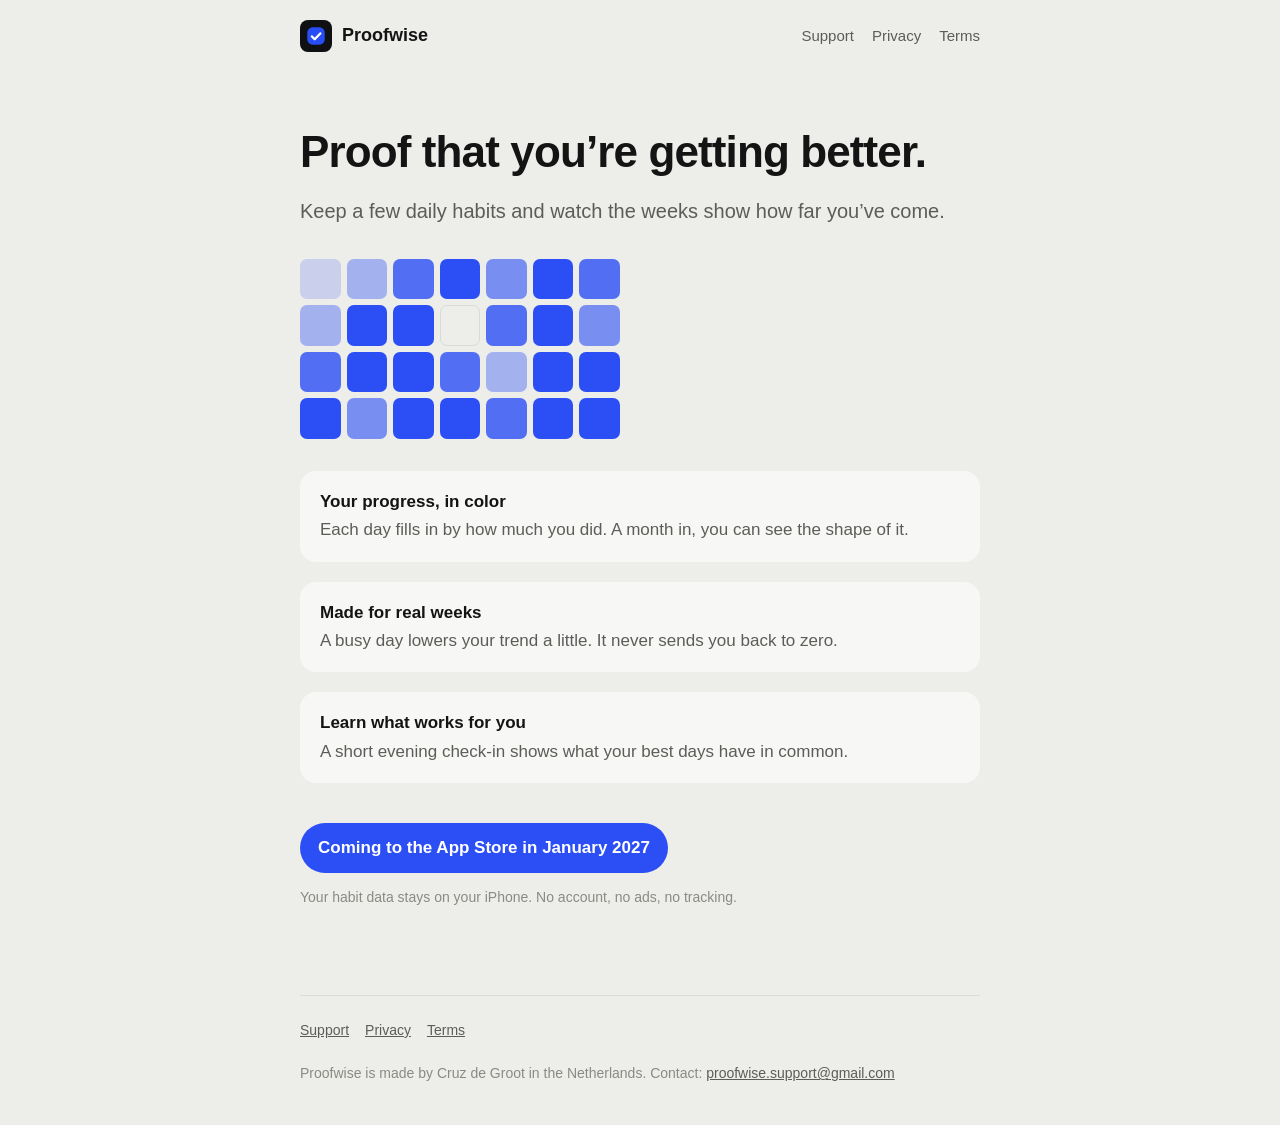
==== index.html @ 9ad5f112 "Proofwise website: home, privacy, terms, support Co-Authored-By: Claude Opus 5.5 <noreply@anthropic." ====
<!doctype html>
<html lang="en">
<head>
<meta charset="utf-8">
<meta name="viewport" content="width=device-width, initial-scale=1">
<title>Proofwise: Daily Habits</title>
<meta name="description" content="Keep a few daily habits and watch the weeks show how far you have come.">
<link rel="icon" href="icon.png">
<link rel="apple-touch-icon" href="icon.png">
<link rel="stylesheet" href="style.css">
</head>
<body>
<div class="wrap">
<header><a class="brand" href="index.html"><img src="icon.png" alt="">Proofwise</a><nav><a href="support.html">Support</a><a href="privacy.html">Privacy</a><a href="terms.html">Terms</a></nav></header>
<main>
<section class="hero">
<h1>Proof that you’re getting better.</h1>
<p class="lead">Keep a few daily habits and watch the weeks show how far you’ve come.</p>
<div class="month" aria-label="A month where each day is colored by how much was done"><span class="b1"></span><span class="b2"></span><span class="b4"></span><span class="b5"></span><span class="b3"></span><span class="b5"></span><span class="b4"></span><span class="b2"></span><span class="b5"></span><span class="b5"></span><span class="b0"></span><span class="b4"></span><span class="b5"></span><span class="b3"></span><span class="b4"></span><span class="b5"></span><span class="b5"></span><span class="b4"></span><span class="b2"></span><span class="b5"></span><span class="b5"></span><span class="b5"></span><span class="b3"></span><span class="b5"></span><span class="b5"></span><span class="b4"></span><span class="b5"></span><span class="b5"></span></div>
<div class="promises">
<div><strong>Your progress, in color</strong><p>Each day fills in by how much you did. A month in, you can see the shape of it.</p></div>
<div><strong>Made for real weeks</strong><p>A busy day lowers your trend a little. It never sends you back to zero.</p></div>
<div><strong>Learn what works for you</strong><p>A short evening check-in shows what your best days have in common.</p></div>
</div>
<span class="badge">Coming to the App Store in January 2027</span>
<p class="note">Your habit data stays on your iPhone. No account, no ads, no tracking.</p>
</section>
</main>
<footer><a href="support.html">Support</a><a href="privacy.html">Privacy</a><a href="terms.html">Terms</a><br><br>Proofwise is made by Cruz de Groot in the Netherlands. Contact: <a href="mailto:proofwise.support@gmail.com">proofwise.support@gmail.com</a></footer>
</div>
</body>
</html>
---- style.css ----
:root{--b1:#CAD0EC;--b2:#A3B1EE;--b3:#798EF1;--b4:#526EF3;--b5:#2B4EF5;--paper:#EDEDEA;--ink:#141414;--ink2:#5C5C58;--ink3:#8A8A85;--line:#DADAD6;--panel:#F7F7F5;--blue:#2B4EF5;--blueText:#2747DF;--soft:#CAD0EC;color-scheme:light dark}
@media (prefers-color-scheme:dark){:root{--b1:#262C40;--b2:#3B466F;--b3:#5162A2;--b4:#667BD0;--b5:#7A95FF;--paper:#141516;--ink:#EDEDEA;--ink2:#9A9D9B;--ink3:#6E7170;--line:#2A2D2E;--panel:#1F2122;--blue:#7A95FF;--blueText:#7A95FF;--soft:#282F45}}
*{box-sizing:border-box}
html{-webkit-text-size-adjust:100%}
body{margin:0;background:var(--paper);color:var(--ink);font:17px/1.55 -apple-system,BlinkMacSystemFont,"SF Pro Text","Segoe UI",Roboto,Helvetica,Arial,sans-serif}
a{color:var(--blueText)}
.wrap{max-width:720px;margin:0 auto;padding:0 20px}
header{display:flex;align-items:center;justify-content:space-between;padding:20px 0}
.brand{display:flex;align-items:center;gap:10px;font-weight:700;font-size:18px;color:var(--ink);text-decoration:none}
.brand img{width:32px;height:32px;border-radius:8px}
nav a{color:var(--ink2);text-decoration:none;margin-left:18px;font-size:15px}
nav a:hover,nav a[aria-current]{color:var(--ink)}
main{padding:32px 0 64px}
h1{font-size:44px;line-height:1.08;letter-spacing:-.02em;margin:0 0 16px;font-weight:800}
h2{font-size:22px;margin:40px 0 8px;letter-spacing:-.01em}
h3{font-size:17px;margin:24px 0 4px}
p,li{color:var(--ink2)}
.lead{font-size:20px;color:var(--ink2);max-width:34em}
.hero{padding:24px 0 8px}
.month{display:grid;grid-template-columns:repeat(7,1fr);gap:6px;max-width:320px;margin:32px 0}
.month span{aspect-ratio:1;border-radius:7px;background:var(--soft)}
.promises{display:grid;gap:20px;margin:16px 0}
.promises div{background:var(--panel);border-radius:16px;padding:18px 20px}
.promises strong{display:block;color:var(--ink);margin-bottom:2px}
.promises p{margin:0}
.badge{display:inline-block;margin-top:24px;padding:12px 18px;border-radius:999px;background:var(--blue);color:#fff;font-weight:600;text-decoration:none}
@media (prefers-color-scheme:dark){.badge{color:#141516}}
.note{font-size:14px;color:var(--ink3)}
.doc h2{border-top:1px solid var(--line);padding-top:24px}
footer{border-top:1px solid var(--line);padding:24px 0 40px;font-size:14px;color:var(--ink3)}
footer a{color:var(--ink2);margin-right:16px}
@media (max-width:520px){h1{font-size:34px}nav a{margin-left:12px;font-size:14px}}
.month .b0{background:transparent;outline:1px solid var(--line);outline-offset:-1px}.month .b1{background:var(--b1)}.month .b2{background:var(--b2)}.month .b3{background:var(--b3)}.month .b4{background:var(--b4)}.month .b5{background:var(--b5)}
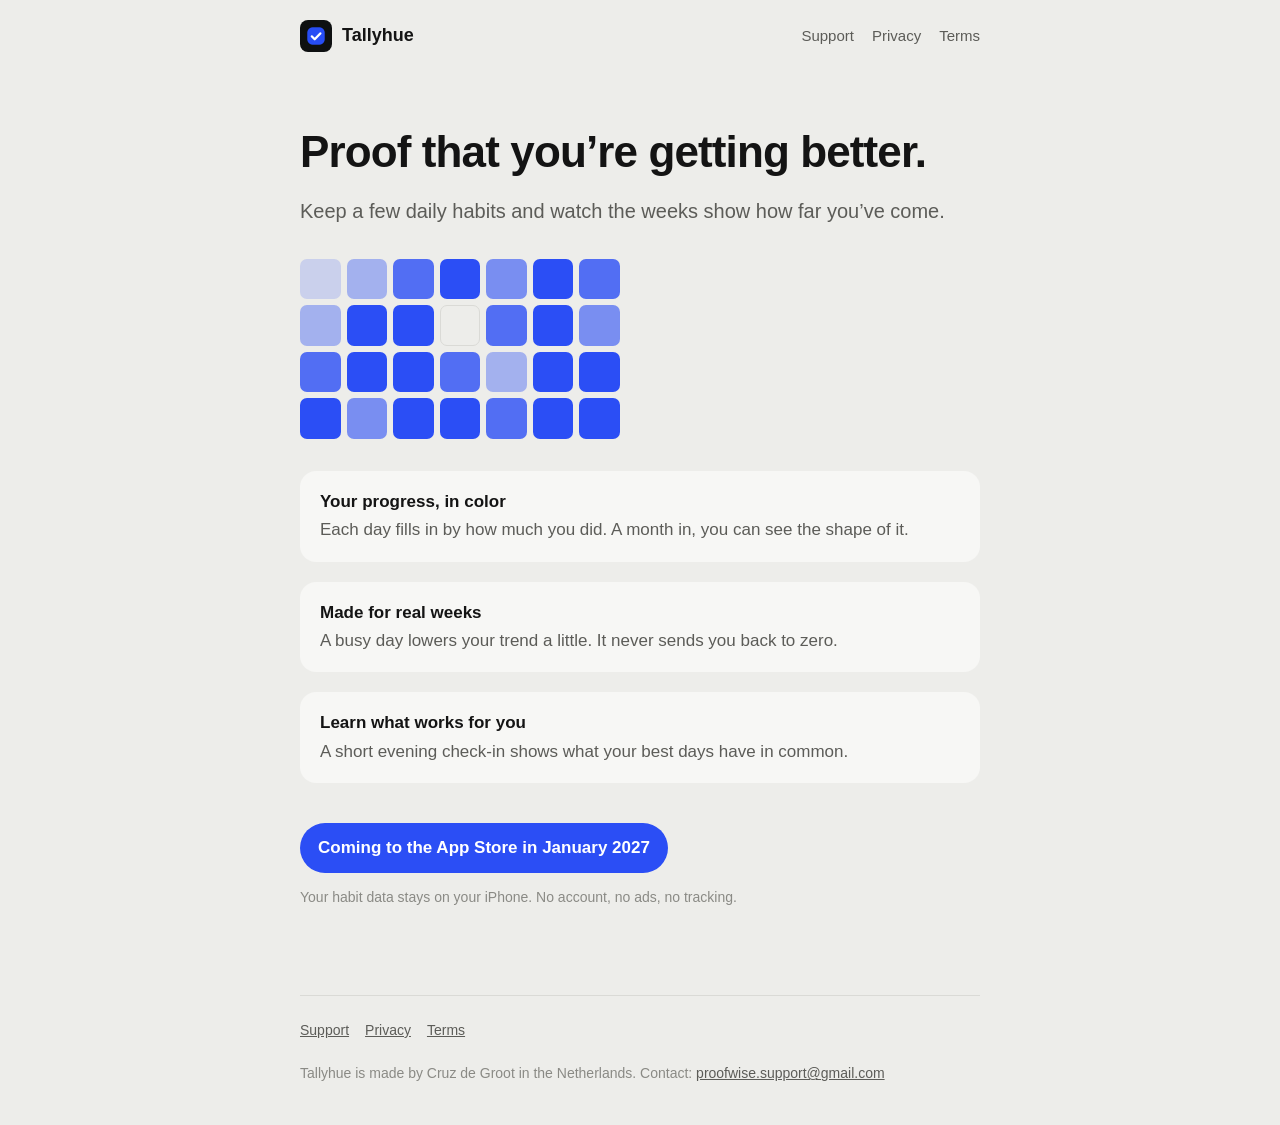
==== commit 775b9aa6: "Rename to Tallyhue and use tallyhue.app Co-Authored-By: Claude Opus 5.5 <noreply@anthropic.com>" ====
--- a/index.html
+++ b/index.html
@@ -3,7 +3,7 @@
 <head>
 <meta charset="utf-8">
 <meta name="viewport" content="width=device-width, initial-scale=1">
-<title>Proofwise: Daily Habits</title>
+<title>Tallyhue: Daily Habits</title>
 <meta name="description" content="Keep a few daily habits and watch the weeks show how far you have come.">
 <link rel="icon" href="icon.png">
 <link rel="apple-touch-icon" href="icon.png">
@@ -11,7 +11,7 @@
 </head>
 <body>
 <div class="wrap">
-<header><a class="brand" href="index.html"><img src="icon.png" alt="">Proofwise</a><nav><a href="support.html">Support</a><a href="privacy.html">Privacy</a><a href="terms.html">Terms</a></nav></header>
+<header><a class="brand" href="index.html"><img src="icon.png" alt="">Tallyhue</a><nav><a href="support.html">Support</a><a href="privacy.html">Privacy</a><a href="terms.html">Terms</a></nav></header>
 <main>
 <section class="hero">
 <h1>Proof that you’re getting better.</h1>
@@ -26,7 +26,7 @@
 <p class="note">Your habit data stays on your iPhone. No account, no ads, no tracking.</p>
 </section>
 </main>
-<footer><a href="support.html">Support</a><a href="privacy.html">Privacy</a><a href="terms.html">Terms</a><br><br>Proofwise is made by Cruz de Groot in the Netherlands. Contact: <a href="mailto:proofwise.support@gmail.com">proofwise.support@gmail.com</a></footer>
+<footer><a href="support.html">Support</a><a href="privacy.html">Privacy</a><a href="terms.html">Terms</a><br><br>Tallyhue is made by Cruz de Groot in the Netherlands. Contact: <a href="mailto:proofwise.support@gmail.com">proofwise.support@gmail.com</a></footer>
 </div>
 </body>
 </html>
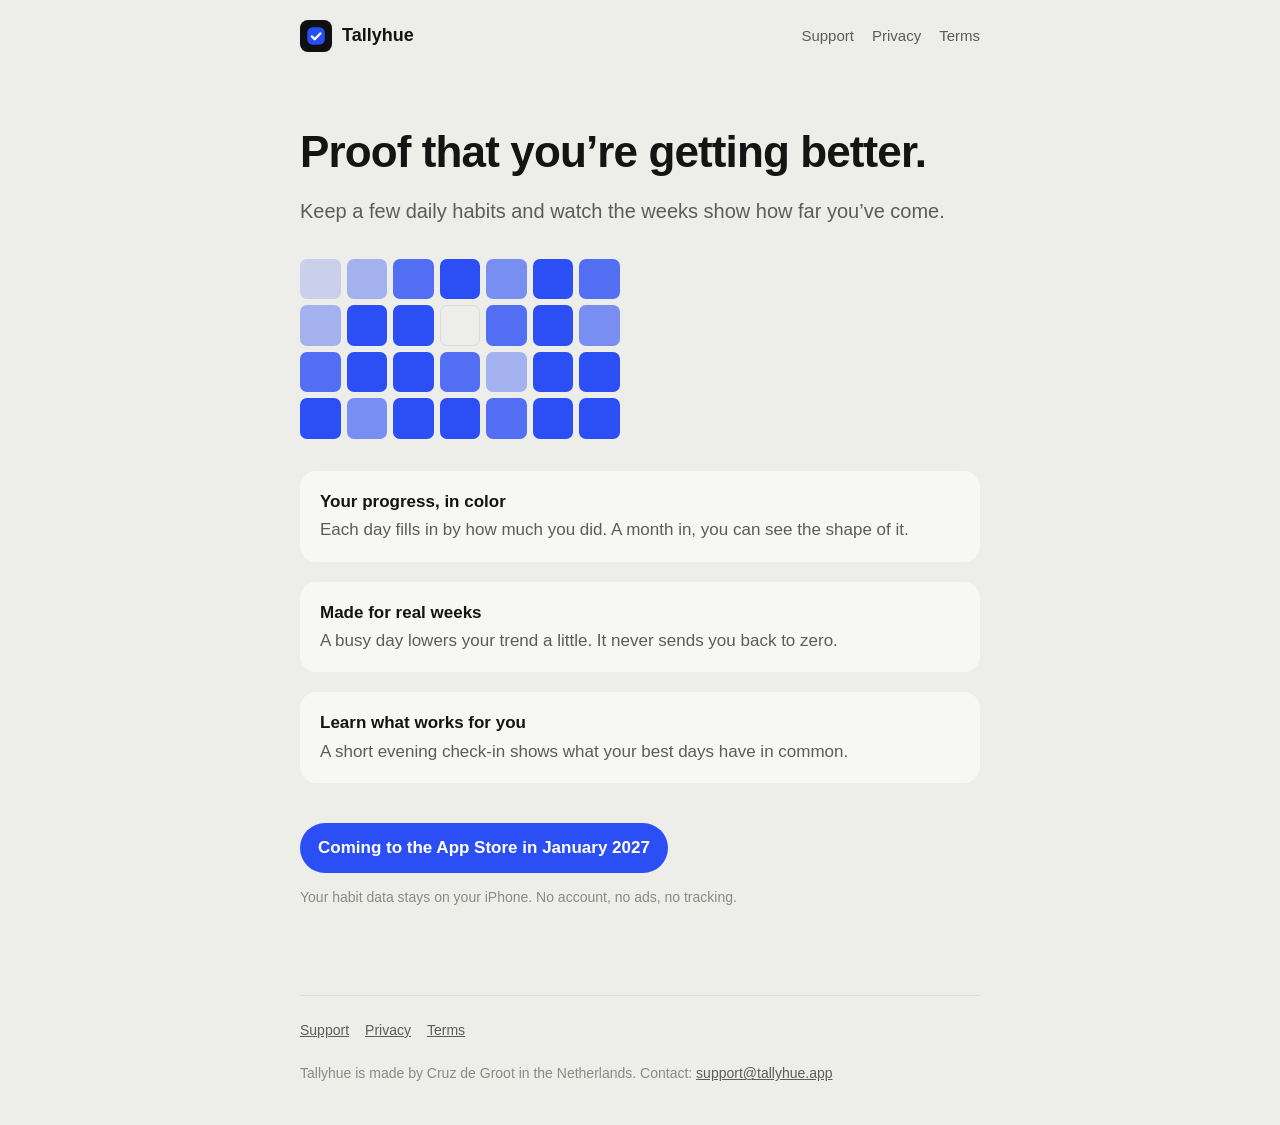
==== commit e5bc6f52: "Contact: support@tallyhue.app Co-Authored-By: Claude Opus 5.5 <noreply@anthropic.com>" ====
--- a/index.html
+++ b/index.html
@@ -26,7 +26,7 @@
 <p class="note">Your habit data stays on your iPhone. No account, no ads, no tracking.</p>
 </section>
 </main>
-<footer><a href="support.html">Support</a><a href="privacy.html">Privacy</a><a href="terms.html">Terms</a><br><br>Tallyhue is made by Cruz de Groot in the Netherlands. Contact: <a href="mailto:proofwise.support@gmail.com">proofwise.support@gmail.com</a></footer>
+<footer><a href="support.html">Support</a><a href="privacy.html">Privacy</a><a href="terms.html">Terms</a><br><br>Tallyhue is made by Cruz de Groot in the Netherlands. Contact: <a href="mailto:support@tallyhue.app">support@tallyhue.app</a></footer>
 </div>
 </body>
 </html>
